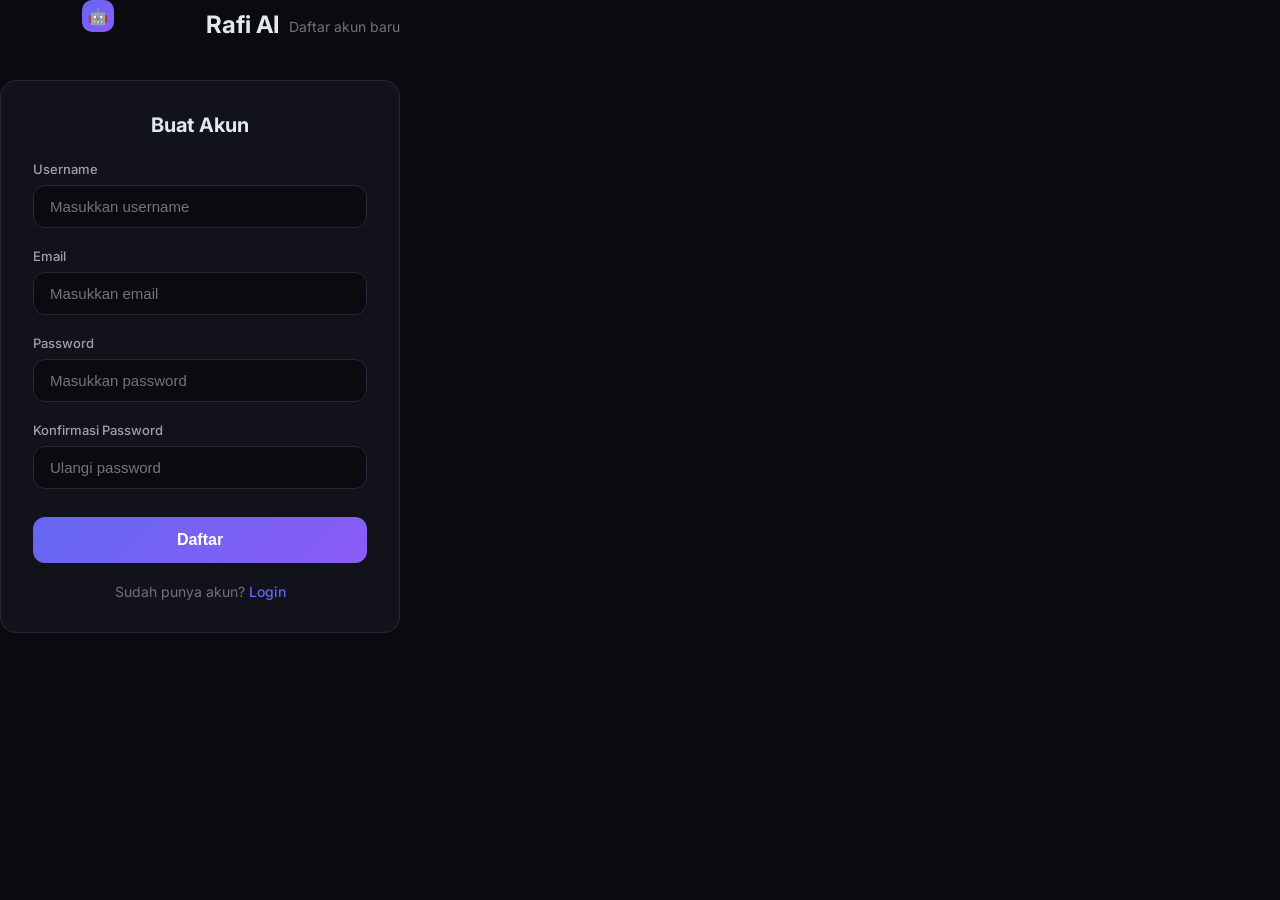
==== daftar.html @ 299fe02a "Add separate JS/CSS files with login system" ====
<!DOCTYPE html>
<html lang="id">
<head>
    <meta charset="UTF-8">
    <meta name="viewport" content="width=device-width, initial-scale=1.0">
    <title>Daftar - Rafi AI</title>
    <link href="https://fonts.googleapis.com/css2?family=Inter:wght@400;500;600;700&display=swap" rel="stylesheet">
    <link rel="stylesheet" href="style.css">
</head>
<body>
    <div class="container">
        <div class="logo">
            <div class="logo-icon">🤖</div>
            <h1>Rafi AI</h1>
            <p>Daftar akun baru</p>
        </div>
        <div class="card">
            <h2>Buat Akun</h2>
            <div class="error" id="error"></div>
            <div class="success" id="success"></div>
            <div class="form-group">
                <label>Username</label>
                <input type="text" id="username" placeholder="Masukkan username" autocomplete="off">
            </div>
            <div class="form-group">
                <label>Email</label>
                <input type="email" id="email" placeholder="Masukkan email" autocomplete="off">
            </div>
            <div class="form-group">
                <label>Password</label>
                <input type="password" id="password" placeholder="Masukkan password">
            </div>
            <div class="form-group">
                <label>Konfirmasi Password</label>
                <input type="password" id="confirmPassword" placeholder="Ulangi password">
            </div>
            <button class="btn" onclick="daftar()">Daftar</button>
            <div class="link">
                Sudah punya akun? <a href="login.html">Login</a>
            </div>
        </div>
    </div>

    <script src="app.js"></script>
    <script>
        function daftar() {
            const username = document.getElementById('username').value.trim();
            const email = document.getElementById('email').value.trim();
            const password = document.getElementById('password').value;
            const confirmPassword = document.getElementById('confirmPassword').value;
            const error = document.getElementById('error');
            const success = document.getElementById('success');

            if (!username || !email || !password) {
                error.textContent = 'Semua field harus diisi!';
                error.style.display = 'block';
                success.style.display = 'none';
                return;
            }

            if (password !== confirmPassword) {
                error.textContent = 'Password tidak cocok!';
                error.style.display = 'block';
                success.style.display = 'none';
                return;
            }

            if (password.length < 6) {
                error.textContent = 'Password minimal 6 karakter!';
                error.style.display = 'block';
                success.style.display = 'none';
                return;
            }

            const users = getUsers();

            if (users.find(u => u.username === username)) {
                error.textContent = 'Username sudah digunakan!';
                error.style.display = 'block';
                success.style.display = 'none';
                return;
            }

            if (users.find(u => u.email === email)) {
                error.textContent = 'Email sudah terdaftar!';
                error.style.display = 'block';
                success.style.display = 'none';
                return;
            }

            const newUser = {
                id: Date.now().toString(36),
                username,
                email,
                password,
                createdAt: new Date().toISOString()
            };

            users.push(newUser);
            saveUsers(users);

            error.style.display = 'none';
            success.textContent = 'Akun berhasil dibuat! Redirecting...';
            success.style.display = 'block';

            setTimeout(() => {
                window.location.href = 'login.html';
            }, 1500);
        }
    </script>
</body>
</html>
---- style.css ----
* { margin: 0; padding: 0; box-sizing: border-box; -webkit-tap-highlight-color: transparent; }
:root { --bg: #0a0a0f; --bg2: #12121a; --border: #27273a; --text: #e2e8f0; --text2: #a1a1aa; --muted: #71717a; --primary: #6366f1; --user-bg: linear-gradient(135deg, #6366f1, #8b5cf6); --ai-bg: #1e1e2e; }

/* Auth Pages (Login/Daftar) */
body.auth { font-family: 'Inter', sans-serif; background: var(--bg); color: var(--text); min-height: 100vh; display: flex; align-items: center; justify-content: center; padding: 20px; }
.container { width: 100%; max-width: 400px; }
.logo { text-align: center; margin-bottom: 32px; }
.logo-icon { width: 64px; height: 64px; background: linear-gradient(135deg, #6366f1, #8b5cf6); border-radius: 20px; display: flex; align-items: center; justify-content: center; font-size: 32px; margin: 0 auto 16px; }
.logo h1 { font-size: 24px; font-weight: 700; }
.logo p { color: var(--muted); font-size: 14px; margin-top: 4px; }
.card { background: var(--bg2); border: 1px solid var(--border); border-radius: 16px; padding: 32px; }
.card h2 { font-size: 20px; margin-bottom: 24px; text-align: center; }
.form-group { margin-bottom: 20px; }
label { display: block; font-size: 13px; font-weight: 500; margin-bottom: 8px; color: var(--text2); }
input { width: 100%; padding: 12px 16px; background: var(--bg); border: 1px solid var(--border); border-radius: 12px; color: var(--text); font-size: 15px; outline: none; transition: border-color 0.2s; }
input:focus { border-color: var(--primary); }
.btn { width: 100%; padding: 14px; background: linear-gradient(135deg, #6366f1, #8b5cf6); border: none; border-radius: 12px; color: white; font-size: 16px; font-weight: 600; cursor: pointer; margin-top: 8px; }
.btn:hover { opacity: 0.9; }
.link { text-align: center; margin-top: 20px; font-size: 14px; color: var(--muted); }
.link a { color: var(--primary); text-decoration: none; font-weight: 500; }
.error { background: rgba(239,68,68,0.1); border: 1px solid rgba(239,68,68,0.3); color: #ef4444; padding: 12px; border-radius: 10px; font-size: 13px; margin-bottom: 16px; display: none; }
.success { background: rgba(34,197,94,0.1); border: 1px solid rgba(34,197,94,0.3); color: #22c55e; padding: 12px; border-radius: 10px; font-size: 13px; margin-bottom: 16px; display: none; }

/* Dashboard */
body { font-family: 'Inter', sans-serif; background: var(--bg); color: var(--text); height: 100dvh; overflow: hidden; display: flex; flex-direction: column; }
.header { display: flex; align-items: center; gap: 12px; padding: 12px 16px; background: var(--bg2); border-bottom: 1px solid var(--border); flex-shrink: 0; }
.menu-btn { width: 36px; height: 36px; border-radius: 10px; background: var(--ai-bg); border: 1px solid var(--border); color: var(--text); display: flex; align-items: center; justify-content: center; font-size: 18px; cursor: pointer; flex-shrink: 0; }
.logo { display: flex; align-items: center; gap: 10px; flex: 1; }
.logo-icon { width: 32px; height: 32px; background: linear-gradient(135deg, #6366f1, #8b5cf6); border-radius: 10px; display: flex; align-items: center; justify-content: center; font-size: 16px; }
.logo-text h1 { font-size: 15px; font-weight: 700; }
.logo-text p { font-size: 10px; color: var(--muted); }
.new-chat-btn { width: 36px; height: 36px; border-radius: 10px; background: linear-gradient(135deg, #6366f1, #8b5cf6); border: none; color: white; font-size: 20px; cursor: pointer; display: flex; align-items: center; justify-content: center; flex-shrink: 0; }

/* Drawer */
.drawer-overlay { position: fixed; inset: 0; background: rgba(0,0,0,0.5); z-index: 100; opacity: 0; pointer-events: none; transition: opacity 0.3s; }
.drawer-overlay.open { opacity: 1; pointer-events: all; }
.drawer { position: fixed; left: 0; top: 0; bottom: 0; width: 280px; background: var(--bg2); border-right: 1px solid var(--border); z-index: 101; transform: translateX(-100%); transition: transform 0.3s; display: flex; flex-direction: column; }
.drawer.open { transform: translateX(0); }
.drawer-header { padding: 16px; border-bottom: 1px solid var(--border); }
.drawer-header .logo { margin-bottom: 12px; }
.drawer-new-chat { width: 100%; padding: 10px; background: linear-gradient(135deg, #6366f1, #8b5cf6); border: none; border-radius: 10px; color: white; font-weight: 600; cursor: pointer; display: flex; align-items: center; justify-content: center; gap: 8px; }
.drawer-body { flex: 1; overflow-y: auto; padding: 8px; }
.drawer-section { font-size: 10px; text-transform: uppercase; color: var(--muted); letter-spacing: 1px; margin: 12px 8px 8px; }
.chat-item { padding: 10px 12px; border-radius: 10px; cursor: pointer; display: flex; align-items: center; gap: 10px; transition: all 0.2s; border: 1px solid transparent; }
.chat-item:hover, .chat-item.active { background: rgba(99,102,241,0.15); border-color: rgba(99,102,241,0.3); }
.chat-item .title { font-size: 13px; font-weight: 500; flex: 1; white-space: nowrap; overflow: hidden; text-overflow: ellipsis; }
.chat-item .delete { opacity: 0; background: none; border: none; color: var(--muted); cursor: pointer; padding: 4px; }
.chat-item:hover .delete, .chat-item.active .delete { opacity: 1; }
.chat-item .delete:hover { color: #ef4444; }
.empty { text-align: center; padding: 40px 20px; color: var(--muted); font-size: 13px; }
.user-profile { padding: 12px; border-top: 1px solid var(--border); display: flex; align-items: center; gap: 10px; }
.user-avatar { width: 36px; height: 36px; border-radius: 50%; background: linear-gradient(135deg, #6366f1, #8b5cf6); display: flex; align-items: center; justify-content: center; font-size: 16px; }
.user-info { flex: 1; }
.user-name { font-size: 13px; font-weight: 600; }
.user-email { font-size: 11px; color: var(--muted); }
.logout-btn { background: none; border: none; color: #ef4444; cursor: pointer; font-size: 12px; padding: 4px 8px; border-radius: 6px; }
.logout-btn:hover { background: rgba(239,68,68,0.1); }

/* Chat Area */
.main { flex: 1; display: flex; flex-direction: column; overflow: hidden; }
.chat-area { flex: 1; overflow-y: auto; padding: 16px; display: flex; flex-direction: column; gap: 16px; }
.message { display: flex; gap: 10px; animation: fadeIn 0.3s ease; max-width: 85%; }
@keyframes fadeIn { from { opacity: 0; transform: translateY(8px); } to { opacity: 1; transform: translateY(0); } }
.message.user { align-self: flex-end; flex-direction: row-reverse; }
.message.ai { align-self: flex-start; }
.avatar { width: 32px; height: 32px; border-radius: 10px; display: flex; align-items: center; justify-content: center; font-size: 14px; flex-shrink: 0; }
.message.user .avatar { background: linear-gradient(135deg, #6366f1, #8b5cf6); }
.message.ai .avatar { background: linear-gradient(135deg, #10b981, #14b8a6); }
.bubble { padding: 12px 16px; border-radius: 16px; position: relative; font-size: 14px; line-height: 1.6; }
.message.user .bubble { background: var(--user-bg); color: white; border-bottom-right-radius: 4px; }
.message.ai .bubble { background: var(--ai-bg); border: 1px solid var(--border); border-bottom-left-radius: 4px; }
.bubble pre { background: #0a0a0f; border-radius: 8px; padding: 12px; overflow-x: auto; margin: 8px 0; font-size: 12px; border: 1px solid var(--border); }
.bubble code { font-family: 'JetBrains Mono', monospace; font-size: 12px; }
.bubble p code { background: #0a0a0f; padding: 2px 6px; border-radius: 4px; color: #f472b6; }
.time { font-size: 9px; color: var(--muted); margin-top: 4px; }

/* Typing */
.typing { display: flex; align-items: center; gap: 10px; align-self: flex-start; }
.typing.hidden { display: none; }
.typing-bubble { background: var(--ai-bg); border: 1px solid var(--border); border-radius: 16px; border-bottom-left-radius: 4px; padding: 14px 18px; display: flex; gap: 5px; }
.typing-bubble span { width: 7px; height: 7px; background: var(--muted); border-radius: 50%; animation: bounce 1.4s infinite ease-in-out both; }
.typing-bubble span:nth-child(1) { animation-delay: -0.32s; }
.typing-bubble span:nth-child(2) { animation-delay: -0.16s; }
@keyframes bounce { 0%, 80%, 100% { transform: scale(0); } 40% { transform: scale(1); } }

/* Input */
.input-area { border-top: 1px solid var(--border); padding: 12px 16px; background: var(--bg); flex-shrink: 0; }
.input-box { display: flex; align-items: flex-end; gap: 10px; background: var(--bg2); border: 1px solid var(--border); border-radius: 20px; padding: 10px 14px; }
.input-box:focus-within { border-color: var(--primary); }
textarea { flex: 1; background: transparent; border: none; color: var(--text); font-size: 15px; resize: none; outline: none; max-height: 120px; font-family: inherit; line-height: 1.4; }
textarea::placeholder { color: var(--muted); }
.send-btn { width: 36px; height: 36px; border-radius: 50%; background: linear-gradient(135deg, #6366f1, #8b5cf6); border: none; color: white; cursor: pointer; display: flex; align-items: center; justify-content: center; flex-shrink: 0; transition: opacity 0.2s; }
.send-btn:disabled { background: var(--ai-bg); color: var(--muted); cursor: not-allowed; }
.send-btn svg { width: 18px; height: 18px; }

/* Scrollbar */
::-webkit-scrollbar { width: 4px; }
::-webkit-scrollbar-thumb { background: #3f3f5a; border-radius: 2px; }

/* Desktop */
@media (min-width: 769px) {
    body { flex-direction: row; }
    .header { display: none; }
    .drawer { position: static; transform: none; width: 300px; border-right: 1px solid var(--border); }
    .drawer-overlay { display: none !important; }
    .main { flex: 1; }
}
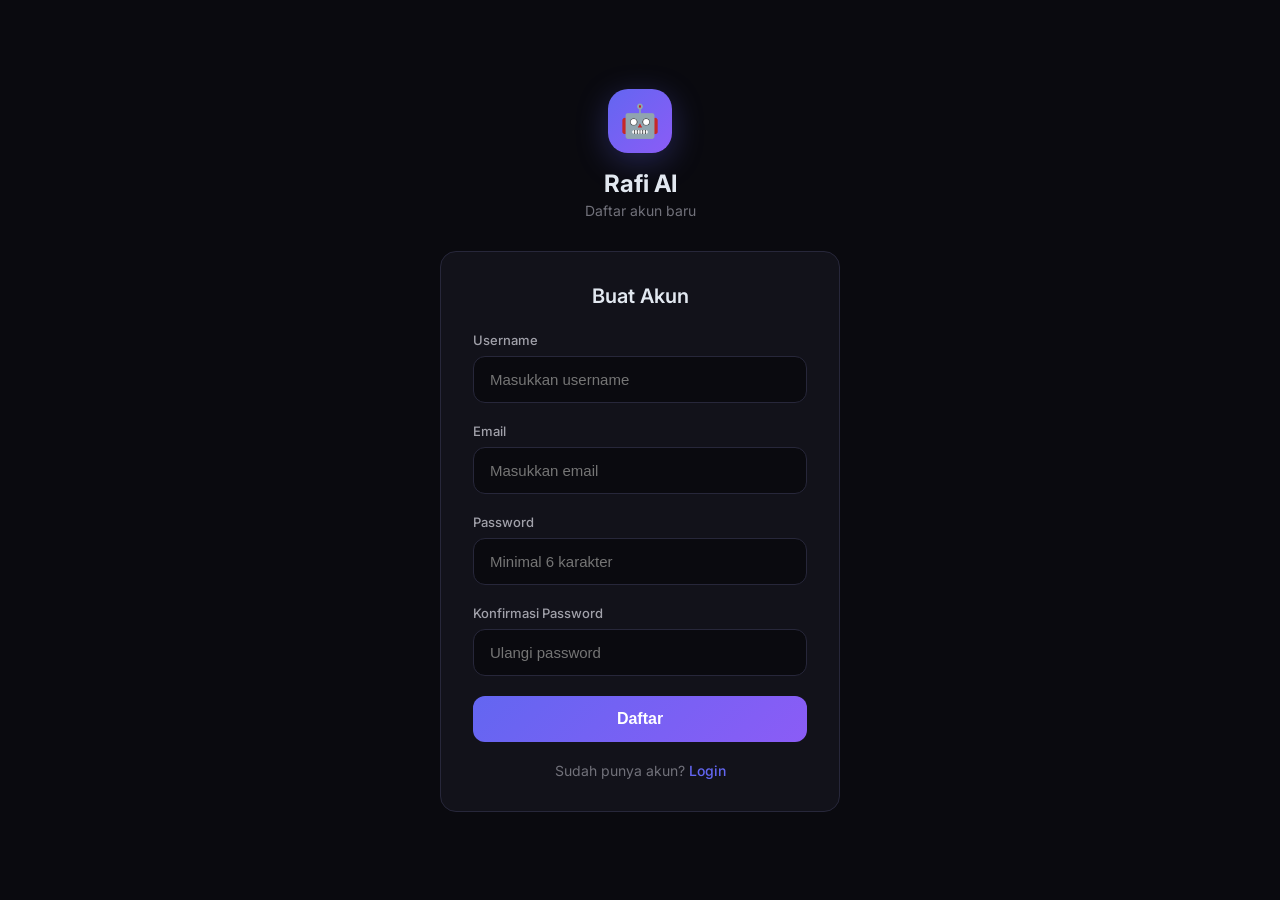
==== commit c171fe84: "Fix: Rapihin CSS, fix app.js error, fix login redirect" ====
--- a/daftar.html
+++ b/daftar.html
@@ -7,17 +7,17 @@
     <link href="https://fonts.googleapis.com/css2?family=Inter:wght@400;500;600;700&display=swap" rel="stylesheet">
     <link rel="stylesheet" href="style.css">
 </head>
-<body>
-    <div class="container">
-        <div class="logo">
-            <div class="logo-icon">🤖</div>
+<body class="auth-page">
+    <div class="auth-box">
+        <div class="auth-logo">
+            <div class="icon">🤖</div>
             <h1>Rafi AI</h1>
             <p>Daftar akun baru</p>
         </div>
-        <div class="card">
+        <div class="auth-card">
             <h2>Buat Akun</h2>
-            <div class="error" id="error"></div>
-            <div class="success" id="success"></div>
+            <div class="alert" id="errorBox"></div>
+            <div class="alert" id="successBox"></div>
             <div class="form-group">
                 <label>Username</label>
                 <input type="text" id="username" placeholder="Masukkan username" autocomplete="off">
@@ -28,14 +28,14 @@
             </div>
             <div class="form-group">
                 <label>Password</label>
-                <input type="password" id="password" placeholder="Masukkan password">
+                <input type="password" id="password" placeholder="Minimal 6 karakter">
             </div>
             <div class="form-group">
                 <label>Konfirmasi Password</label>
                 <input type="password" id="confirmPassword" placeholder="Ulangi password">
             </div>
-            <button class="btn" onclick="daftar()">Daftar</button>
-            <div class="link">
+            <button class="btn-primary" onclick="doRegister()">Daftar</button>
+            <div class="auth-link">
                 Sudah punya akun? <a href="login.html">Login</a>
             </div>
         </div>
@@ -43,48 +43,36 @@
 
     <script src="app.js"></script>
     <script>
-        function daftar() {
+        function doRegister() {
             const username = document.getElementById('username').value.trim();
             const email = document.getElementById('email').value.trim();
             const password = document.getElementById('password').value;
             const confirmPassword = document.getElementById('confirmPassword').value;
-            const error = document.getElementById('error');
-            const success = document.getElementById('success');
 
             if (!username || !email || !password) {
-                error.textContent = 'Semua field harus diisi!';
-                error.style.display = 'block';
-                success.style.display = 'none';
+                showError('Semua field harus diisi!');
                 return;
             }
 
             if (password !== confirmPassword) {
-                error.textContent = 'Password tidak cocok!';
-                error.style.display = 'block';
-                success.style.display = 'none';
+                showError('Password tidak cocok!');
                 return;
             }
 
             if (password.length < 6) {
-                error.textContent = 'Password minimal 6 karakter!';
-                error.style.display = 'block';
-                success.style.display = 'none';
+                showError('Password minimal 6 karakter!');
                 return;
             }
 
             const users = getUsers();
 
             if (users.find(u => u.username === username)) {
-                error.textContent = 'Username sudah digunakan!';
-                error.style.display = 'block';
-                success.style.display = 'none';
+                showError('Username sudah digunakan!');
                 return;
             }
 
             if (users.find(u => u.email === email)) {
-                error.textContent = 'Email sudah terdaftar!';
-                error.style.display = 'block';
-                success.style.display = 'none';
+                showError('Email sudah terdaftar!');
                 return;
             }
 
@@ -99,14 +87,25 @@
             users.push(newUser);
             saveUsers(users);
 
-            error.style.display = 'none';
-            success.textContent = 'Akun berhasil dibuat! Redirecting...';
-            success.style.display = 'block';
-
+            showSuccess('Akun berhasil dibuat! Redirecting...');
             setTimeout(() => {
                 window.location.href = 'login.html';
             }, 1500);
         }
+
+        function showError(msg) {
+            const box = document.getElementById('errorBox');
+            box.textContent = msg;
+            box.className = 'alert alert-error';
+            document.getElementById('successBox').style.display = 'none';
+        }
+
+        function showSuccess(msg) {
+            const box = document.getElementById('successBox');
+            box.textContent = msg;
+            box.className = 'alert alert-success';
+            document.getElementById('errorBox').style.display = 'none';
+        }
     </script>
 </body>
 </html>
--- a/style.css
+++ b/style.css
@@ -1,107 +1,134 @@
 * { margin: 0; padding: 0; box-sizing: border-box; -webkit-tap-highlight-color: transparent; }
 :root { --bg: #0a0a0f; --bg2: #12121a; --border: #27273a; --text: #e2e8f0; --text2: #a1a1aa; --muted: #71717a; --primary: #6366f1; --user-bg: linear-gradient(135deg, #6366f1, #8b5cf6); --ai-bg: #1e1e2e; }
 
-/* Auth Pages (Login/Daftar) */
-body.auth { font-family: 'Inter', sans-serif; background: var(--bg); color: var(--text); min-height: 100vh; display: flex; align-items: center; justify-content: center; padding: 20px; }
-.container { width: 100%; max-width: 400px; }
-.logo { text-align: center; margin-bottom: 32px; }
-.logo-icon { width: 64px; height: 64px; background: linear-gradient(135deg, #6366f1, #8b5cf6); border-radius: 20px; display: flex; align-items: center; justify-content: center; font-size: 32px; margin: 0 auto 16px; }
-.logo h1 { font-size: 24px; font-weight: 700; }
-.logo p { color: var(--muted); font-size: 14px; margin-top: 4px; }
-.card { background: var(--bg2); border: 1px solid var(--border); border-radius: 16px; padding: 32px; }
-.card h2 { font-size: 20px; margin-bottom: 24px; text-align: center; }
+body { font-family: 'Inter', -apple-system, BlinkMacSystemFont, sans-serif; background: var(--bg); color: var(--text); min-height: 100vh; }
+
+/* AUTH PAGES - Login & Daftar */
+.auth-page { display: flex; align-items: center; justify-content: center; min-height: 100vh; padding: 20px; }
+.auth-box { width: 100%; max-width: 400px; }
+.auth-logo { text-align: center; margin-bottom: 32px; }
+.auth-logo .icon { width: 64px; height: 64px; background: linear-gradient(135deg, #6366f1, #8b5cf6); border-radius: 20px; display: flex; align-items: center; justify-content: center; font-size: 32px; margin: 0 auto 16px; box-shadow: 0 8px 32px rgba(99,102,241,0.3); }
+.auth-logo h1 { font-size: 24px; font-weight: 700; }
+.auth-logo p { color: var(--muted); font-size: 14px; margin-top: 4px; }
+
+.auth-card { background: var(--bg2); border: 1px solid var(--border); border-radius: 16px; padding: 32px; }
+.auth-card h2 { font-size: 20px; margin-bottom: 24px; text-align: center; font-weight: 600; }
+
 .form-group { margin-bottom: 20px; }
-label { display: block; font-size: 13px; font-weight: 500; margin-bottom: 8px; color: var(--text2); }
-input { width: 100%; padding: 12px 16px; background: var(--bg); border: 1px solid var(--border); border-radius: 12px; color: var(--text); font-size: 15px; outline: none; transition: border-color 0.2s; }
-input:focus { border-color: var(--primary); }
-.btn { width: 100%; padding: 14px; background: linear-gradient(135deg, #6366f1, #8b5cf6); border: none; border-radius: 12px; color: white; font-size: 16px; font-weight: 600; cursor: pointer; margin-top: 8px; }
-.btn:hover { opacity: 0.9; }
-.link { text-align: center; margin-top: 20px; font-size: 14px; color: var(--muted); }
-.link a { color: var(--primary); text-decoration: none; font-weight: 500; }
-.error { background: rgba(239,68,68,0.1); border: 1px solid rgba(239,68,68,0.3); color: #ef4444; padding: 12px; border-radius: 10px; font-size: 13px; margin-bottom: 16px; display: none; }
-.success { background: rgba(34,197,94,0.1); border: 1px solid rgba(34,197,94,0.3); color: #22c55e; padding: 12px; border-radius: 10px; font-size: 13px; margin-bottom: 16px; display: none; }
+.form-group label { display: block; font-size: 13px; font-weight: 500; margin-bottom: 8px; color: var(--text2); }
+.form-group input { width: 100%; padding: 14px 16px; background: var(--bg); border: 1px solid var(--border); border-radius: 12px; color: var(--text); font-size: 15px; outline: none; transition: all 0.2s; }
+.form-group input:focus { border-color: var(--primary); box-shadow: 0 0 0 3px rgba(99,102,241,0.1); }
 
-/* Dashboard */
-body { font-family: 'Inter', sans-serif; background: var(--bg); color: var(--text); height: 100dvh; overflow: hidden; display: flex; flex-direction: column; }
-.header { display: flex; align-items: center; gap: 12px; padding: 12px 16px; background: var(--bg2); border-bottom: 1px solid var(--border); flex-shrink: 0; }
-.menu-btn { width: 36px; height: 36px; border-radius: 10px; background: var(--ai-bg); border: 1px solid var(--border); color: var(--text); display: flex; align-items: center; justify-content: center; font-size: 18px; cursor: pointer; flex-shrink: 0; }
-.logo { display: flex; align-items: center; gap: 10px; flex: 1; }
-.logo-icon { width: 32px; height: 32px; background: linear-gradient(135deg, #6366f1, #8b5cf6); border-radius: 10px; display: flex; align-items: center; justify-content: center; font-size: 16px; }
-.logo-text h1 { font-size: 15px; font-weight: 700; }
-.logo-text p { font-size: 10px; color: var(--muted); }
-.new-chat-btn { width: 36px; height: 36px; border-radius: 10px; background: linear-gradient(135deg, #6366f1, #8b5cf6); border: none; color: white; font-size: 20px; cursor: pointer; display: flex; align-items: center; justify-content: center; flex-shrink: 0; }
+.btn-primary { width: 100%; padding: 14px; background: linear-gradient(135deg, #6366f1, #8b5cf6); border: none; border-radius: 12px; color: white; font-size: 16px; font-weight: 600; cursor: pointer; transition: opacity 0.2s; }
+.btn-primary:hover { opacity: 0.9; }
 
-/* Drawer */
-.drawer-overlay { position: fixed; inset: 0; background: rgba(0,0,0,0.5); z-index: 100; opacity: 0; pointer-events: none; transition: opacity 0.3s; }
-.drawer-overlay.open { opacity: 1; pointer-events: all; }
-.drawer { position: fixed; left: 0; top: 0; bottom: 0; width: 280px; background: var(--bg2); border-right: 1px solid var(--border); z-index: 101; transform: translateX(-100%); transition: transform 0.3s; display: flex; flex-direction: column; }
-.drawer.open { transform: translateX(0); }
-.drawer-header { padding: 16px; border-bottom: 1px solid var(--border); }
-.drawer-header .logo { margin-bottom: 12px; }
-.drawer-new-chat { width: 100%; padding: 10px; background: linear-gradient(135deg, #6366f1, #8b5cf6); border: none; border-radius: 10px; color: white; font-weight: 600; cursor: pointer; display: flex; align-items: center; justify-content: center; gap: 8px; }
-.drawer-body { flex: 1; overflow-y: auto; padding: 8px; }
-.drawer-section { font-size: 10px; text-transform: uppercase; color: var(--muted); letter-spacing: 1px; margin: 12px 8px 8px; }
-.chat-item { padding: 10px 12px; border-radius: 10px; cursor: pointer; display: flex; align-items: center; gap: 10px; transition: all 0.2s; border: 1px solid transparent; }
-.chat-item:hover, .chat-item.active { background: rgba(99,102,241,0.15); border-color: rgba(99,102,241,0.3); }
-.chat-item .title { font-size: 13px; font-weight: 500; flex: 1; white-space: nowrap; overflow: hidden; text-overflow: ellipsis; }
-.chat-item .delete { opacity: 0; background: none; border: none; color: var(--muted); cursor: pointer; padding: 4px; }
-.chat-item:hover .delete, .chat-item.active .delete { opacity: 1; }
-.chat-item .delete:hover { color: #ef4444; }
-.empty { text-align: center; padding: 40px 20px; color: var(--muted); font-size: 13px; }
-.user-profile { padding: 12px; border-top: 1px solid var(--border); display: flex; align-items: center; gap: 10px; }
-.user-avatar { width: 36px; height: 36px; border-radius: 50%; background: linear-gradient(135deg, #6366f1, #8b5cf6); display: flex; align-items: center; justify-content: center; font-size: 16px; }
-.user-info { flex: 1; }
-.user-name { font-size: 13px; font-weight: 600; }
-.user-email { font-size: 11px; color: var(--muted); }
-.logout-btn { background: none; border: none; color: #ef4444; cursor: pointer; font-size: 12px; padding: 4px 8px; border-radius: 6px; }
-.logout-btn:hover { background: rgba(239,68,68,0.1); }
+.auth-link { text-align: center; margin-top: 20px; font-size: 14px; color: var(--muted); }
+.auth-link a { color: var(--primary); text-decoration: none; font-weight: 500; }
 
-/* Chat Area */
-.main { flex: 1; display: flex; flex-direction: column; overflow: hidden; }
-.chat-area { flex: 1; overflow-y: auto; padding: 16px; display: flex; flex-direction: column; gap: 16px; }
-.message { display: flex; gap: 10px; animation: fadeIn 0.3s ease; max-width: 85%; }
-@keyframes fadeIn { from { opacity: 0; transform: translateY(8px); } to { opacity: 1; transform: translateY(0); } }
-.message.user { align-self: flex-end; flex-direction: row-reverse; }
-.message.ai { align-self: flex-start; }
-.avatar { width: 32px; height: 32px; border-radius: 10px; display: flex; align-items: center; justify-content: center; font-size: 14px; flex-shrink: 0; }
-.message.user .avatar { background: linear-gradient(135deg, #6366f1, #8b5cf6); }
-.message.ai .avatar { background: linear-gradient(135deg, #10b981, #14b8a6); }
-.bubble { padding: 12px 16px; border-radius: 16px; position: relative; font-size: 14px; line-height: 1.6; }
-.message.user .bubble { background: var(--user-bg); color: white; border-bottom-right-radius: 4px; }
-.message.ai .bubble { background: var(--ai-bg); border: 1px solid var(--border); border-bottom-left-radius: 4px; }
-.bubble pre { background: #0a0a0f; border-radius: 8px; padding: 12px; overflow-x: auto; margin: 8px 0; font-size: 12px; border: 1px solid var(--border); }
-.bubble code { font-family: 'JetBrains Mono', monospace; font-size: 12px; }
-.bubble p code { background: #0a0a0f; padding: 2px 6px; border-radius: 4px; color: #f472b6; }
-.time { font-size: 9px; color: var(--muted); margin-top: 4px; }
+.alert { padding: 12px 16px; border-radius: 10px; font-size: 13px; margin-bottom: 16px; display: none; }
+.alert-error { background: rgba(239,68,68,0.1); border: 1px solid rgba(239,68,68,0.3); color: #ef4444; display: block; }
+.alert-success { background: rgba(34,197,94,0.1); border: 1px solid rgba(34,197,94,0.3); color: #22c55e; display: block; }
+
+/* DASHBOARD */
+.dashboard { display: flex; height: 100vh; overflow: hidden; }
+
+/* Sidebar */
+.sidebar { width: 300px; background: var(--bg2); border-right: 1px solid var(--border); display: flex; flex-direction: column; flex-shrink: 0; }
+.sidebar-header { padding: 20px; border-bottom: 1px solid var(--border); }
+.sidebar-logo { display: flex; align-items: center; gap: 12px; margin-bottom: 16px; }
+.sidebar-logo .icon { width: 40px; height: 40px; background: linear-gradient(135deg, #6366f1, #8b5cf6); border-radius: 12px; display: flex; align-items: center; justify-content: center; font-size: 20px; }
+.sidebar-logo h1 { font-size: 16px; font-weight: 700; }
+.sidebar-logo p { font-size: 11px; color: var(--muted); }
+
+.btn-new { width: 100%; padding: 12px; background: linear-gradient(135deg, #6366f1, #8b5cf6); border: none; border-radius: 12px; color: white; font-weight: 600; cursor: pointer; display: flex; align-items: center; justify-content: center; gap: 8px; font-size: 14px; }
+.btn-new:hover { opacity: 0.9; }
+
+.sidebar-body { flex: 1; overflow-y: auto; padding: 12px; }
+.sidebar-label { font-size: 10px; text-transform: uppercase; color: var(--muted); letter-spacing: 1px; margin: 8px; }
+
+.chat-list-item { padding: 12px; border-radius: 10px; cursor: pointer; display: flex; align-items: center; gap: 10px; transition: all 0.2s; border: 1px solid transparent; margin-bottom: 4px; }
+.chat-list-item:hover, .chat-list-item.active { background: rgba(99,102,241,0.15); border-color: rgba(99,102,241,0.3); }
+.chat-list-item .title { font-size: 13px; font-weight: 500; flex: 1; white-space: nowrap; overflow: hidden; text-overflow: ellipsis; }
+.chat-list-item .delete { opacity: 0; background: none; border: none; color: var(--muted); cursor: pointer; padding: 4px; border-radius: 4px; }
+.chat-list-item:hover .delete { opacity: 1; }
+.chat-list-item .delete:hover { color: #ef4444; background: rgba(239,68,68,0.1); }
+
+.empty-text { text-align: center; padding: 40px 20px; color: var(--muted); font-size: 13px; }
+
+.user-box { padding: 16px; border-top: 1px solid var(--border); display: flex; align-items: center; gap: 12px; }
+.user-avatar { width: 40px; height: 40px; border-radius: 50%; background: linear-gradient(135deg, #6366f1, #8b5cf6); display: flex; align-items: center; justify-content: center; font-size: 18px; flex-shrink: 0; }
+.user-info { flex: 1; min-width: 0; }
+.user-name { font-size: 14px; font-weight: 600; white-space: nowrap; overflow: hidden; text-overflow: ellipsis; }
+.user-email { font-size: 11px; color: var(--muted); white-space: nowrap; overflow: hidden; text-overflow: ellipsis; }
+.btn-logout { background: none; border: 1px solid var(--border); color: #ef4444; cursor: pointer; font-size: 12px; padding: 6px 12px; border-radius: 8px; flex-shrink: 0; }
+.btn-logout:hover { background: rgba(239,68,68,0.1); }
+
+/* Main Chat Area */
+.main { flex: 1; display: flex; flex-direction: column; overflow: hidden; min-width: 0; }
+
+/* Mobile Header */
+.mobile-header { display: none; align-items: center; gap: 12px; padding: 12px 16px; background: var(--bg2); border-bottom: 1px solid var(--border); flex-shrink: 0; }
+.mobile-menu-btn { width: 40px; height: 40px; border-radius: 10px; background: var(--ai-bg); border: 1px solid var(--border); color: var(--text); display: flex; align-items: center; justify-content: center; font-size: 20px; cursor: pointer; }
+.mobile-title { flex: 1; font-size: 16px; font-weight: 600; }
+.mobile-new-btn { width: 40px; height: 40px; border-radius: 10px; background: linear-gradient(135deg, #6366f1, #8b5cf6); border: none; color: white; font-size: 22px; cursor: pointer; display: flex; align-items: center; justify-content: center; }
+
+/* Chat Messages */
+.chat-messages { flex: 1; overflow-y: auto; padding: 20px; display: flex; flex-direction: column; gap: 16px; }
+.msg { display: flex; gap: 12px; animation: msgIn 0.3s ease; max-width: 85%; }
+@keyframes msgIn { from { opacity: 0; transform: translateY(10px); } to { opacity: 1; transform: translateY(0); } }
+.msg.user { align-self: flex-end; flex-direction: row-reverse; }
+.msg.ai { align-self: flex-start; }
+.msg-avatar { width: 36px; height: 36px; border-radius: 12px; display: flex; align-items: center; justify-content: center; font-size: 16px; flex-shrink: 0; }
+.msg.user .msg-avatar { background: linear-gradient(135deg, #6366f1, #8b5cf6); }
+.msg.ai .msg-avatar { background: linear-gradient(135deg, #10b981, #14b8a6); }
+.msg-bubble { padding: 14px 18px; border-radius: 18px; font-size: 14px; line-height: 1.7; word-break: break-word; }
+.msg.user .msg-bubble { background: var(--user-bg); color: white; border-bottom-right-radius: 4px; }
+.msg.ai .msg-bubble { background: var(--ai-bg); border: 1px solid var(--border); border-bottom-left-radius: 4px; }
+.msg-bubble pre { background: #0a0a0f; border-radius: 10px; padding: 16px; overflow-x: auto; margin: 12px 0; font-size: 13px; border: 1px solid var(--border); }
+.msg-bubble code { font-family: 'JetBrains Mono', 'Fira Code', monospace; font-size: 13px; }
+.msg-bubble p code { background: #0a0a0f; padding: 3px 8px; border-radius: 6px; color: #f472b6; font-size: 12px; }
+.msg-time { font-size: 10px; color: var(--muted); margin-top: 6px; }
+
+/* Welcome Message Center */
+.welcome-msg { align-self: center !important; text-align: center; margin: auto 0; }
+.welcome-msg .msg-bubble { background: var(--bg2) !important; border: 1px solid var(--border) !important; border-radius: 20px !important; padding: 24px 32px !important; max-width: 400px; }
+.welcome-msg h3 { font-size: 18px; margin-bottom: 8px; }
+.welcome-msg p { color: var(--text2); font-size: 14px; }
 
 /* Typing */
-.typing { display: flex; align-items: center; gap: 10px; align-self: flex-start; }
-.typing.hidden { display: none; }
-.typing-bubble { background: var(--ai-bg); border: 1px solid var(--border); border-radius: 16px; border-bottom-left-radius: 4px; padding: 14px 18px; display: flex; gap: 5px; }
-.typing-bubble span { width: 7px; height: 7px; background: var(--muted); border-radius: 50%; animation: bounce 1.4s infinite ease-in-out both; }
+.typing-box { display: flex; align-items: center; gap: 12px; align-self: flex-start; padding: 0 20px; }
+.typing-box.hidden { display: none; }
+.typing-bubble { background: var(--ai-bg); border: 1px solid var(--border); border-radius: 18px; border-bottom-left-radius: 4px; padding: 16px 20px; display: flex; gap: 6px; }
+.typing-bubble span { width: 8px; height: 8px; background: var(--muted); border-radius: 50%; animation: bounce 1.4s infinite ease-in-out both; }
 .typing-bubble span:nth-child(1) { animation-delay: -0.32s; }
 .typing-bubble span:nth-child(2) { animation-delay: -0.16s; }
 @keyframes bounce { 0%, 80%, 100% { transform: scale(0); } 40% { transform: scale(1); } }
 
-/* Input */
-.input-area { border-top: 1px solid var(--border); padding: 12px 16px; background: var(--bg); flex-shrink: 0; }
-.input-box { display: flex; align-items: flex-end; gap: 10px; background: var(--bg2); border: 1px solid var(--border); border-radius: 20px; padding: 10px 14px; }
-.input-box:focus-within { border-color: var(--primary); }
-textarea { flex: 1; background: transparent; border: none; color: var(--text); font-size: 15px; resize: none; outline: none; max-height: 120px; font-family: inherit; line-height: 1.4; }
-textarea::placeholder { color: var(--muted); }
-.send-btn { width: 36px; height: 36px; border-radius: 50%; background: linear-gradient(135deg, #6366f1, #8b5cf6); border: none; color: white; cursor: pointer; display: flex; align-items: center; justify-content: center; flex-shrink: 0; transition: opacity 0.2s; }
-.send-btn:disabled { background: var(--ai-bg); color: var(--muted); cursor: not-allowed; }
-.send-btn svg { width: 18px; height: 18px; }
+/* Input Area */
+.input-wrap { border-top: 1px solid var(--border); padding: 16px 20px; background: var(--bg); flex-shrink: 0; }
+.input-box { max-width: 800px; margin: 0 auto; display: flex; align-items: flex-end; gap: 12px; background: var(--bg2); border: 1px solid var(--border); border-radius: 24px; padding: 12px 16px; transition: all 0.2s; }
+.input-box:focus-within { border-color: var(--primary); box-shadow: 0 0 0 4px rgba(99,102,241,0.1); }
+.input-box textarea { flex: 1; background: transparent; border: none; color: var(--text); font-size: 15px; resize: none; outline: none; max-height: 120px; font-family: inherit; line-height: 1.5; padding: 4px 0; }
+.input-box textarea::placeholder { color: var(--muted); }
+.btn-send { width: 40px; height: 40px; border-radius: 50%; background: linear-gradient(135deg, #6366f1, #8b5cf6); border: none; color: white; cursor: pointer; display: flex; align-items: center; justify-content: center; transition: all 0.2s; flex-shrink: 0; }
+.btn-send:hover { transform: scale(1.05); }
+.btn-send:disabled { background: var(--ai-bg); color: var(--muted); cursor: not-allowed; transform: none; }
+.btn-send svg { width: 20px; height: 20px; }
 
 /* Scrollbar */
-::-webkit-scrollbar { width: 4px; }
-::-webkit-scrollbar-thumb { background: #3f3f5a; border-radius: 2px; }
+::-webkit-scrollbar { width: 6px; }
+::-webkit-scrollbar-track { background: transparent; }
+::-webkit-scrollbar-thumb { background: #3f3f5a; border-radius: 3px; }
+::-webkit-scrollbar-thumb:hover { background: var(--primary); }
 
-/* Desktop */
-@media (min-width: 769px) {
-    body { flex-direction: row; }
-    .header { display: none; }
-    .drawer { position: static; transform: none; width: 300px; border-right: 1px solid var(--border); }
-    .drawer-overlay { display: none !important; }
-    .main { flex: 1; }
+/* Mobile */
+@media (max-width: 768px) {
+    .sidebar { position: fixed; left: 0; top: 0; bottom: 0; z-index: 100; transform: translateX(-100%); transition: transform 0.3s; width: 280px; }
+    .sidebar.open { transform: translateX(0); }
+    .sidebar-overlay { position: fixed; inset: 0; background: rgba(0,0,0,0.5); z-index: 99; opacity: 0; pointer-events: none; transition: opacity 0.3s; }
+    .sidebar-overlay.open { opacity: 1; pointer-events: all; }
+    .mobile-header { display: flex; }
+    .chat-messages { padding: 16px; }
+    .msg { max-width: 90%; }
+    .welcome-msg .msg-bubble { padding: 20px 24px !important; }
 }
